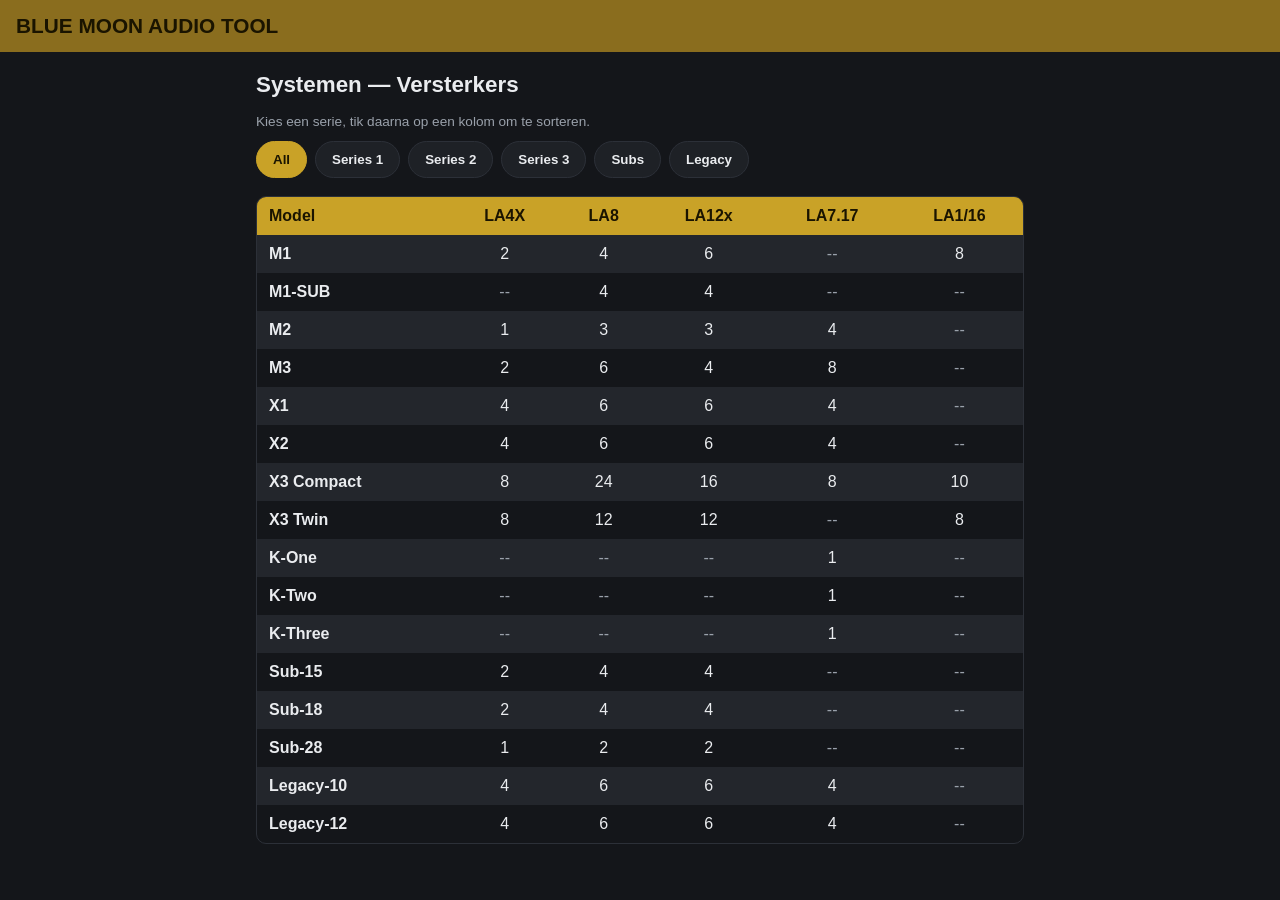
==== index.html @ 53685501 "Initial version of Blue Moon Audio Tool Series/amp compatibility table with sortable columns and ser" ====
<!DOCTYPE html>
<html lang="nl">
<head>
<meta charset="UTF-8">
<meta name="viewport" content="width=device-width, initial-scale=1.0">
<title>Blue Moon Audio Tool</title>
<link rel="stylesheet" href="style.css">
</head>
<body>

<header>BLUE MOON AUDIO TOOL</header>

<main>
  <h2>Systemen — Versterkers</h2>
  <p class="hint">Kies een serie, tik daarna op een kolom om te sorteren.</p>

  <div class="series-bar" id="series-bar"></div>

  <div class="table-wrap">
    <table>
      <thead id="table-head"></thead>
      <tbody id="table-body"></tbody>
    </table>
  </div>
</main>

<script src="data.js"></script>
<script src="script.js"></script>
</body>
</html>
---- style.css ----
:root {
  --bg: #14161a;
  --card: #1e2126;
  --header: #8a6d1e;
  --text: #eaecef;
  --muted: #9aa1ab;
  --accent: #c9a227;
  --border: #2c3038;
  --row-alt: #23262c;
}

* { box-sizing: border-box; }

body {
  margin: 0;
  background: var(--bg);
  color: var(--text);
  font-family: -apple-system, BlinkMacSystemFont, "Segoe UI", Roboto, sans-serif;
}

header {
  background: var(--header);
  color: #1a1400;
  padding: 14px 16px;
  font-size: 1.3rem;
  font-weight: 700;
}

main {
  max-width: 800px;
  margin: 0 auto;
  padding: 16px;
}

.series-bar {
  display: flex;
  flex-wrap: wrap;
  gap: 8px;
  margin-bottom: 18px;
}

.series-btn {
  padding: 10px 16px;
  border-radius: 999px;
  border: 1px solid var(--border);
  background: var(--card);
  color: var(--text);
  font-weight: 600;
  cursor: pointer;
}

.series-btn.active {
  background: var(--accent);
  color: #1a1400;
  border-color: var(--accent);
}

h2 {
  font-size: 1.4rem;
  margin: 4px 0 16px;
}

.hint {
  color: var(--muted);
  font-size: 0.85rem;
  margin-bottom: 12px;
}

.table-wrap {
  overflow-x: auto;
  border-radius: 10px;
  border: 1px solid var(--border);
}

table {
  width: 100%;
  border-collapse: collapse;
  min-width: 480px;
}

th, td {
  padding: 10px 12px;
  text-align: center;
  white-space: nowrap;
}

thead th {
  background: var(--accent);
  color: #1a1400;
  cursor: pointer;
  user-select: none;
}

thead th:first-child, td:first-child {
  text-align: left;
}

thead th.sorted::after {
  content: " \25BE";
}

tbody tr:nth-child(odd) {
  background: var(--row-alt);
}

tbody td:first-child {
  font-weight: 700;
}

.dash {
  color: var(--muted);
}
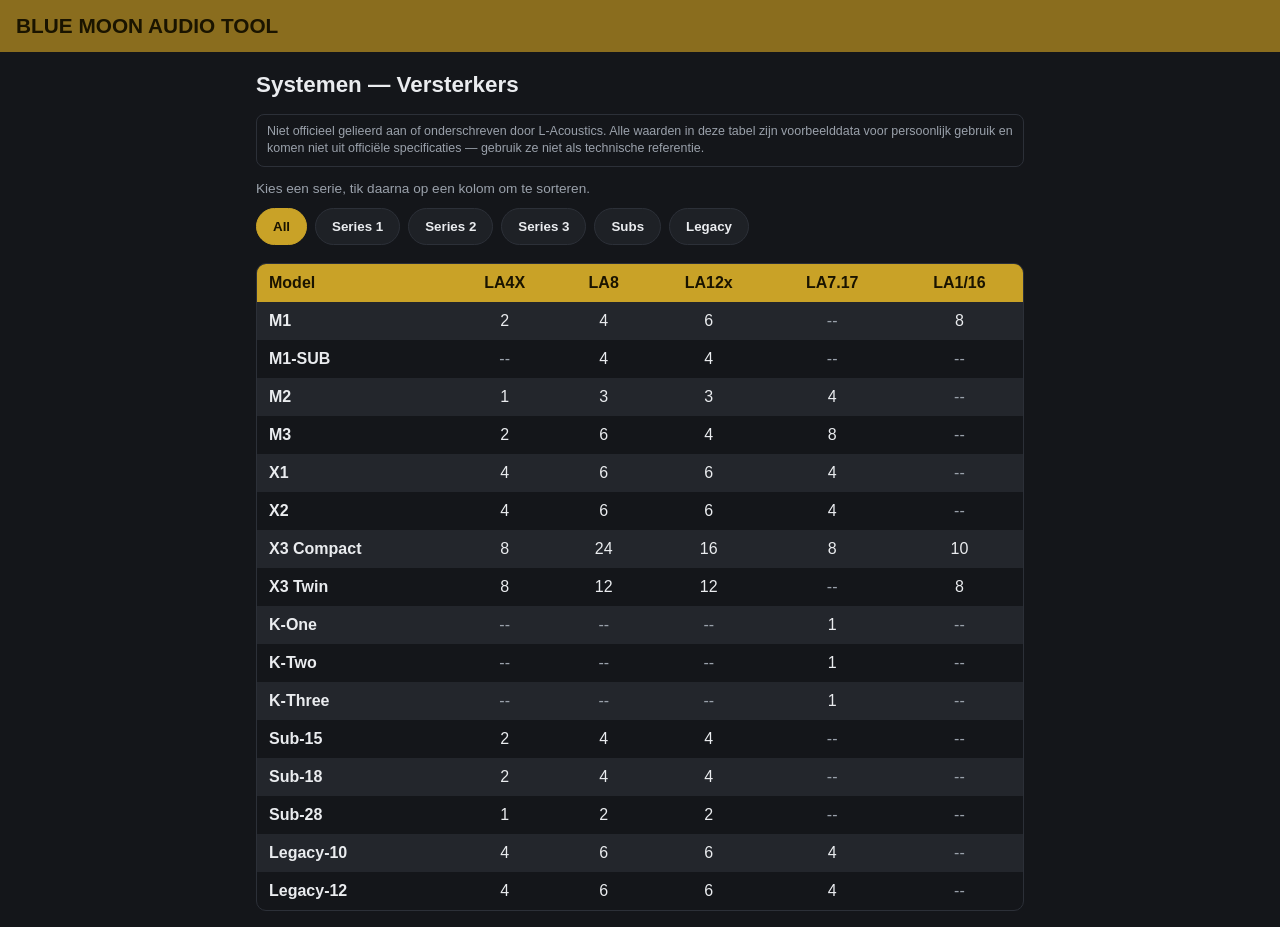
==== commit 0144160a: "Add disclaimer that data is unofficial and for personal reference only" ====
--- a/index.html
+++ b/index.html
@@ -12,6 +12,7 @@
 
 <main>
   <h2>Systemen — Versterkers</h2>
+  <p class="disclaimer">Niet officieel gelieerd aan of onderschreven door L-Acoustics. Alle waarden in deze tabel zijn voorbeelddata voor persoonlijk gebruik en komen niet uit officiële specificaties — gebruik ze niet als technische referentie.</p>
   <p class="hint">Kies een serie, tik daarna op een kolom om te sorteren.</p>
 
   <div class="series-bar" id="series-bar"></div>
--- a/style.css
+++ b/style.css
@@ -66,6 +66,16 @@
   margin-bottom: 12px;
 }
 
+.disclaimer {
+  color: var(--muted);
+  font-size: 0.78rem;
+  line-height: 1.4;
+  border: 1px solid var(--border);
+  border-radius: 8px;
+  padding: 8px 10px;
+  margin-bottom: 12px;
+}
+
 .table-wrap {
   overflow-x: auto;
   border-radius: 10px;
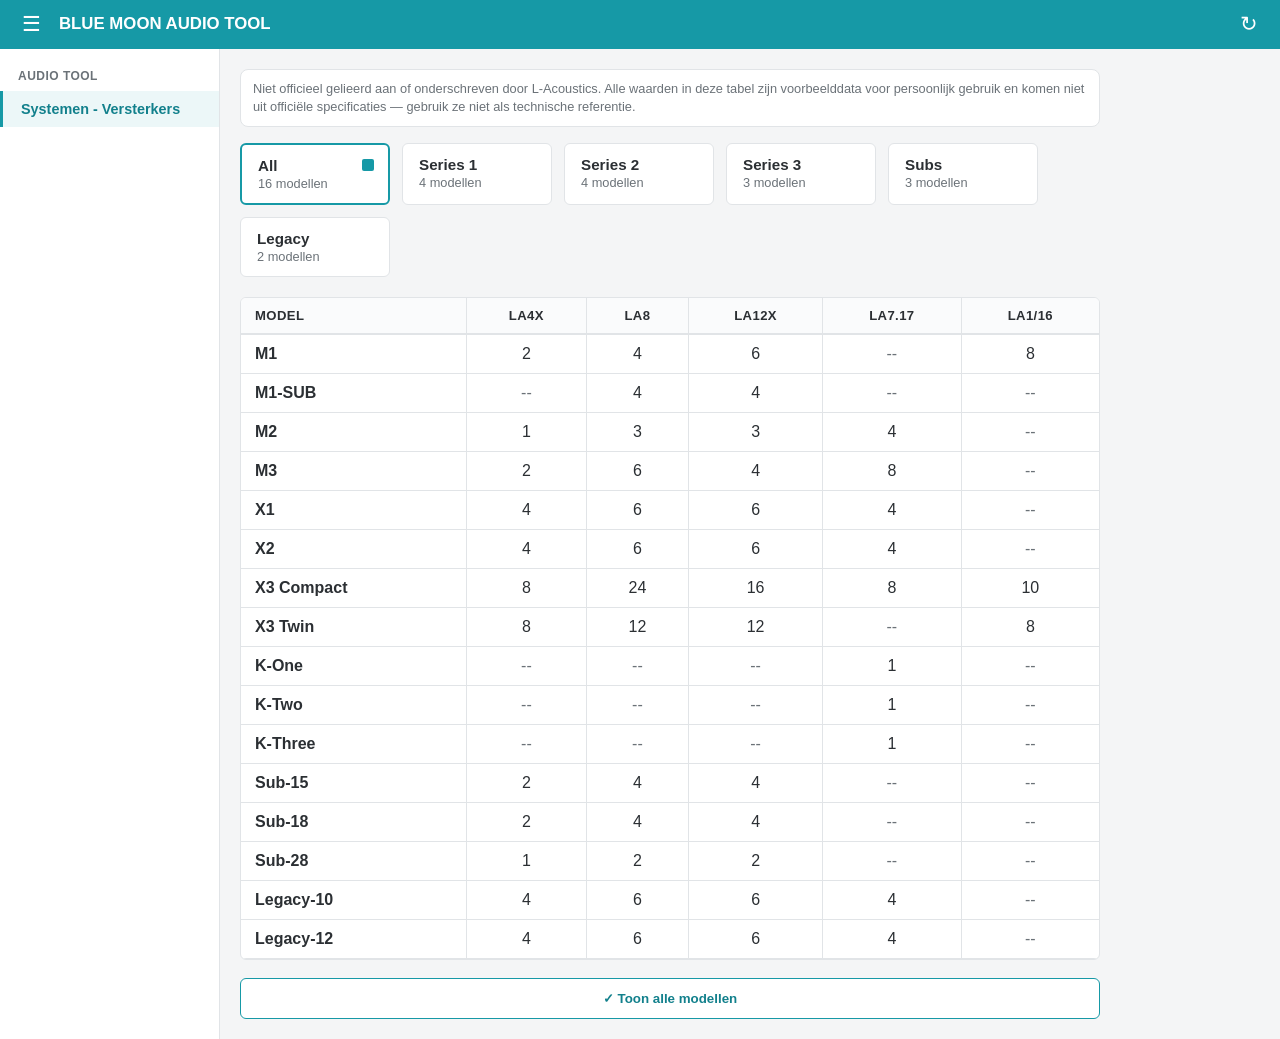
==== commit cfade56c: "Restyle UI: teal topbar, sidebar, and card-based series selector Matches the requested dashboard lay" ====
--- a/index.html
+++ b/index.html
@@ -8,22 +8,35 @@
 </head>
 <body>
 
-<header>BLUE MOON AUDIO TOOL</header>
+<div class="app">
+  <header class="topbar">
+    <button class="icon-btn" id="sidebar-toggle" aria-label="Menu">&#9776;</button>
+    <div class="topbar-title">BLUE MOON AUDIO TOOL</div>
+    <button class="icon-btn" id="refresh-btn" title="Filters resetten" aria-label="Filters resetten">&#8635;</button>
+  </header>
 
-<main>
-  <h2>Systemen — Versterkers</h2>
-  <p class="disclaimer">Niet officieel gelieerd aan of onderschreven door L-Acoustics. Alle waarden in deze tabel zijn voorbeelddata voor persoonlijk gebruik en komen niet uit officiële specificaties — gebruik ze niet als technische referentie.</p>
-  <p class="hint">Kies een serie, tik daarna op een kolom om te sorteren.</p>
+  <div class="layout">
+    <aside class="sidebar" id="sidebar">
+      <div class="sidebar-section">AUDIO TOOL</div>
+      <div class="sidebar-item active">Systemen - Versterkers</div>
+    </aside>
 
-  <div class="series-bar" id="series-bar"></div>
+    <main class="content">
+      <p class="disclaimer">Niet officieel gelieerd aan of onderschreven door L-Acoustics. Alle waarden in deze tabel zijn voorbeelddata voor persoonlijk gebruik en komen niet uit officiële specificaties — gebruik ze niet als technische referentie.</p>
 
-  <div class="table-wrap">
-    <table>
-      <thead id="table-head"></thead>
-      <tbody id="table-body"></tbody>
-    </table>
+      <div class="cards-row" id="cards-row"></div>
+
+      <div class="table-wrap">
+        <table>
+          <thead id="table-head"></thead>
+          <tbody id="table-body"></tbody>
+        </table>
+      </div>
+
+      <button class="bottom-action" id="reset-btn">&#10003; Toon alle modellen</button>
+    </main>
   </div>
-</main>
+</div>
 
 <script src="data.js"></script>
 <script src="script.js"></script>
--- a/style.css
+++ b/style.css
@@ -1,12 +1,13 @@
 :root {
-  --bg: #14161a;
-  --card: #1e2126;
-  --header: #8a6d1e;
-  --text: #eaecef;
-  --muted: #9aa1ab;
-  --accent: #c9a227;
-  --border: #2c3038;
-  --row-alt: #23262c;
+  --teal: #1699a6;
+  --teal-dark: #12808c;
+  --bg: #f4f5f6;
+  --sidebar-bg: #ffffff;
+  --card-bg: #ffffff;
+  --text: #2b2f33;
+  --muted: #6b7278;
+  --border: #e1e4e7;
+  --row-alt: #fafbfc;
 }
 
 * { box-sizing: border-box; }
@@ -18,68 +19,161 @@
   font-family: -apple-system, BlinkMacSystemFont, "Segoe UI", Roboto, sans-serif;
 }
 
-header {
-  background: var(--header);
-  color: #1a1400;
-  padding: 14px 16px;
+.app {
+  display: flex;
+  flex-direction: column;
+  min-height: 100vh;
+}
+
+.topbar {
+  background: var(--teal);
+  color: #fff;
+  display: flex;
+  align-items: center;
+  gap: 12px;
+  padding: 10px 16px;
+}
+
+.topbar-title {
+  font-weight: 700;
+  font-size: 1.05rem;
+  flex: 1;
+}
+
+.icon-btn {
+  background: transparent;
+  border: none;
+  color: #fff;
   font-size: 1.3rem;
+  line-height: 1;
+  cursor: pointer;
+  padding: 4px 6px;
+  border-radius: 6px;
+}
+
+.icon-btn:hover {
+  background: rgba(255, 255, 255, 0.15);
+}
+
+.layout {
+  display: flex;
+  flex: 1;
+}
+
+.sidebar {
+  width: 220px;
+  background: var(--sidebar-bg);
+  border-right: 1px solid var(--border);
+  padding: 16px 0;
+  flex-shrink: 0;
+}
+
+.sidebar-section {
+  font-size: 0.75rem;
   font-weight: 700;
-}
-
-main {
-  max-width: 800px;
-  margin: 0 auto;
-  padding: 16px;
-}
-
-.series-bar {
-  display: flex;
-  flex-wrap: wrap;
-  gap: 8px;
-  margin-bottom: 18px;
-}
-
-.series-btn {
-  padding: 10px 16px;
-  border-radius: 999px;
-  border: 1px solid var(--border);
-  background: var(--card);
+  color: var(--muted);
+  letter-spacing: 0.04em;
+  padding: 4px 18px 8px;
+}
+
+.sidebar-item {
+  padding: 10px 18px;
+  font-size: 0.9rem;
   color: var(--text);
+  border-left: 3px solid transparent;
+}
+
+.sidebar-item.active {
+  color: var(--teal-dark);
   font-weight: 600;
-  cursor: pointer;
-}
-
-.series-btn.active {
-  background: var(--accent);
-  color: #1a1400;
-  border-color: var(--accent);
-}
-
-h2 {
-  font-size: 1.4rem;
-  margin: 4px 0 16px;
-}
-
-.hint {
-  color: var(--muted);
-  font-size: 0.85rem;
-  margin-bottom: 12px;
+  background: rgba(22, 153, 166, 0.08);
+  border-left-color: var(--teal);
+}
+
+.sidebar.collapsed {
+  display: none;
+}
+
+@media (max-width: 720px) {
+  .sidebar {
+    display: none;
+    position: fixed;
+    top: 48px;
+    left: 0;
+    bottom: 0;
+    z-index: 20;
+    box-shadow: 2px 0 8px rgba(0, 0, 0, 0.15);
+  }
+
+  .sidebar.open {
+    display: block;
+  }
+}
+
+.content {
+  flex: 1;
+  padding: 20px;
+  max-width: 900px;
 }
 
 .disclaimer {
   color: var(--muted);
-  font-size: 0.78rem;
+  font-size: 0.8rem;
   line-height: 1.4;
   border: 1px solid var(--border);
+  background: #fff;
   border-radius: 8px;
-  padding: 8px 10px;
-  margin-bottom: 12px;
+  padding: 10px 12px;
+  margin: 0 0 16px;
+}
+
+.cards-row {
+  display: flex;
+  flex-wrap: wrap;
+  gap: 12px;
+  margin-bottom: 20px;
+}
+
+.series-card {
+  position: relative;
+  background: var(--card-bg);
+  border: 1px solid var(--border);
+  border-radius: 6px;
+  padding: 12px 16px;
+  min-width: 150px;
+  cursor: pointer;
+}
+
+.series-card.active {
+  border: 2px solid var(--teal);
+}
+
+.series-card .card-title {
+  font-weight: 700;
+  font-size: 0.95rem;
+}
+
+.series-card .card-sub {
+  color: var(--muted);
+  font-size: 0.8rem;
+  margin-top: 2px;
+}
+
+.series-card .card-dot {
+  position: absolute;
+  top: 14px;
+  right: 14px;
+  width: 12px;
+  height: 12px;
+  background: var(--teal);
+  border-radius: 2px;
 }
 
 .table-wrap {
   overflow-x: auto;
-  border-radius: 10px;
   border: 1px solid var(--border);
+  border-radius: 6px;
+  background: #fff;
 }
 
 table {
@@ -89,34 +183,65 @@
 }
 
 th, td {
-  padding: 10px 12px;
+  padding: 10px 14px;
   text-align: center;
   white-space: nowrap;
+  border-bottom: 1px solid var(--border);
 }
 
 thead th {
-  background: var(--accent);
-  color: #1a1400;
+  background: var(--row-alt);
+  color: var(--text);
+  font-size: 0.82rem;
+  text-transform: uppercase;
+  letter-spacing: 0.03em;
   cursor: pointer;
   user-select: none;
+  border-bottom: 2px solid var(--border);
+}
+
+th:not(:last-child), td:not(:last-child) {
+  border-right: 1px solid var(--border);
 }
 
 thead th:first-child, td:first-child {
   text-align: left;
 }
 
+thead th.sorted {
+  color: var(--teal-dark);
+}
+
 thead th.sorted::after {
   content: " \25BE";
 }
 
-tbody tr:nth-child(odd) {
+tbody tr:hover {
   background: var(--row-alt);
 }
 
 tbody td:first-child {
-  font-weight: 700;
+  font-weight: 600;
 }
 
 .dash {
   color: var(--muted);
 }
+
+.bottom-action {
+  display: block;
+  width: 100%;
+  margin-top: 18px;
+  padding: 12px;
+  background: #fff;
+  border: 1px solid var(--teal);
+  color: var(--teal-dark);
+  font-weight: 600;
+  border-radius: 6px;
+  cursor: pointer;
+}
+
+.bottom-action:hover {
+  background: rgba(22, 153, 166, 0.08);
+}
+
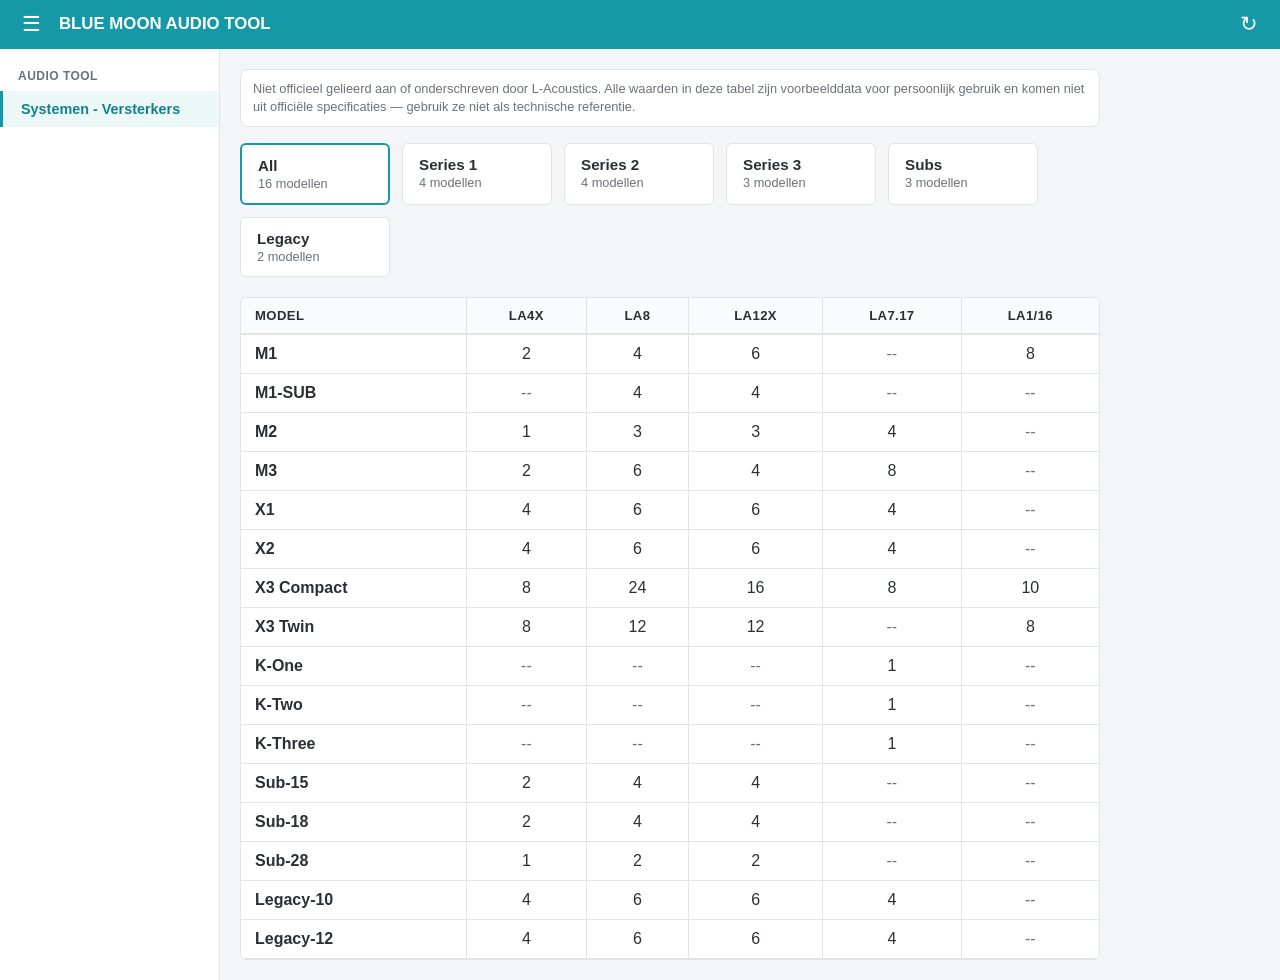
==== commit 29153b34: "Remove bottom show-all-models action bar" ====
--- a/index.html
+++ b/index.html
@@ -32,8 +32,6 @@
           <tbody id="table-body"></tbody>
         </table>
       </div>
-
-      <button class="bottom-action" id="reset-btn">&#10003; Toon alle modellen</button>
     </main>
   </div>
 </div>
--- a/style.css
+++ b/style.css
@@ -8,6 +8,7 @@
   --muted: #6b7278;
   --border: #e1e4e7;
   --row-alt: #fafbfc;
+  --hover-blue: #d6edf9;
 }
 
 * { box-sizing: border-box; }
@@ -159,16 +160,6 @@
   margin-top: 2px;
 }
 
-.series-card .card-dot {
-  position: absolute;
-  top: 14px;
-  right: 14px;
-  width: 12px;
-  height: 12px;
-  background: var(--teal);
-  border-radius: 2px;
-}
-
 .table-wrap {
   overflow-x: auto;
   border: 1px solid var(--border);
@@ -216,8 +207,8 @@
   content: " \25BE";
 }
 
-tbody tr:hover {
-  background: var(--row-alt);
+.hl {
+  background: var(--hover-blue) !important;
 }
 
 tbody td:first-child {
@@ -228,20 +219,3 @@
   color: var(--muted);
 }
 
-.bottom-action {
-  display: block;
-  width: 100%;
-  margin-top: 18px;
-  padding: 12px;
-  background: #fff;
-  border: 1px solid var(--teal);
-  color: var(--teal-dark);
-  font-weight: 600;
-  border-radius: 6px;
-  cursor: pointer;
-}
-
-.bottom-action:hover {
-  background: rgba(22, 153, 166, 0.08);
-}
-
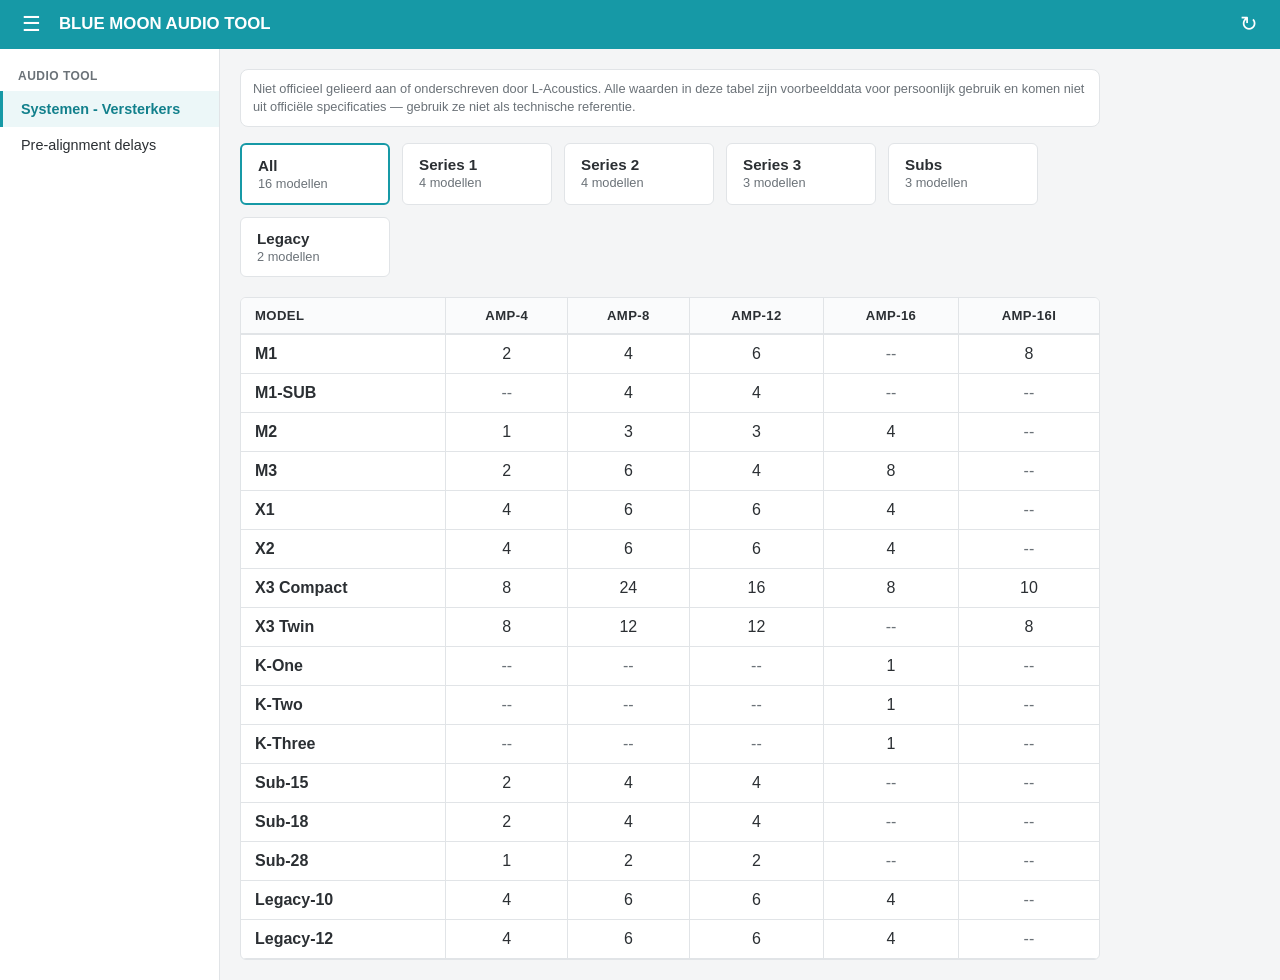
==== commit 9177f44b: "Add Pre-alignment delays page with illustrative sample data Adds a second page showing preset/delay/" ====
--- a/index.html
+++ b/index.html
@@ -18,7 +18,8 @@
   <div class="layout">
     <aside class="sidebar" id="sidebar">
       <div class="sidebar-section">AUDIO TOOL</div>
-      <div class="sidebar-item active">Systemen - Versterkers</div>
+      <a class="sidebar-item active" href="index.html">Systemen - Versterkers</a>
+      <a class="sidebar-item" href="delays.html">Pre-alignment delays</a>
     </aside>
 
     <main class="content">
--- a/style.css
+++ b/style.css
@@ -78,9 +78,11 @@
 }
 
 .sidebar-item {
+  display: block;
   padding: 10px 18px;
   font-size: 0.9rem;
   color: var(--text);
+  text-decoration: none;
   border-left: 3px solid transparent;
 }
 
@@ -211,6 +213,82 @@
   background: var(--hover-blue) !important;
 }
 
+.system-card {
+  min-width: 100px;
+  text-align: center;
+}
+
+.delay-title {
+  font-size: 1.05rem;
+  margin: 22px 0 10px;
+}
+
+.delay-rows {
+  background: #fff;
+  border: 1px solid var(--border);
+  border-radius: 6px;
+  overflow: hidden;
+}
+
+.delay-row {
+  display: flex;
+  align-items: center;
+  gap: 14px;
+  padding: 10px 14px;
+  border-bottom: 1px solid var(--border);
+  font-size: 0.9rem;
+}
+
+.delay-row:last-child {
+  border-bottom: none;
+}
+
+.delay-row:hover {
+  background: var(--row-alt);
+}
+
+.delay-preset {
+  font-family: "SF Mono", Menlo, Consolas, monospace;
+  font-size: 0.82rem;
+  color: var(--text);
+  min-width: 200px;
+}
+
+.delay-values {
+  color: var(--muted);
+  flex: 1;
+  display: flex;
+  flex-wrap: wrap;
+  gap: 14px;
+}
+
+.delay-component {
+  display: inline-flex;
+  align-items: center;
+  gap: 4px;
+  white-space: nowrap;
+}
+
+.pol {
+  display: inline-flex;
+  align-items: center;
+  justify-content: center;
+  width: 16px;
+  height: 16px;
+  border-radius: 3px;
+  font-size: 0.7rem;
+  font-weight: 700;
+  color: #fff;
+}
+
+.pol-pos {
+  background: #6b7278;
+}
+
+.pol-neg {
+  background: #e53935;
+}
+
 tbody td:first-child {
   font-weight: 600;
 }
